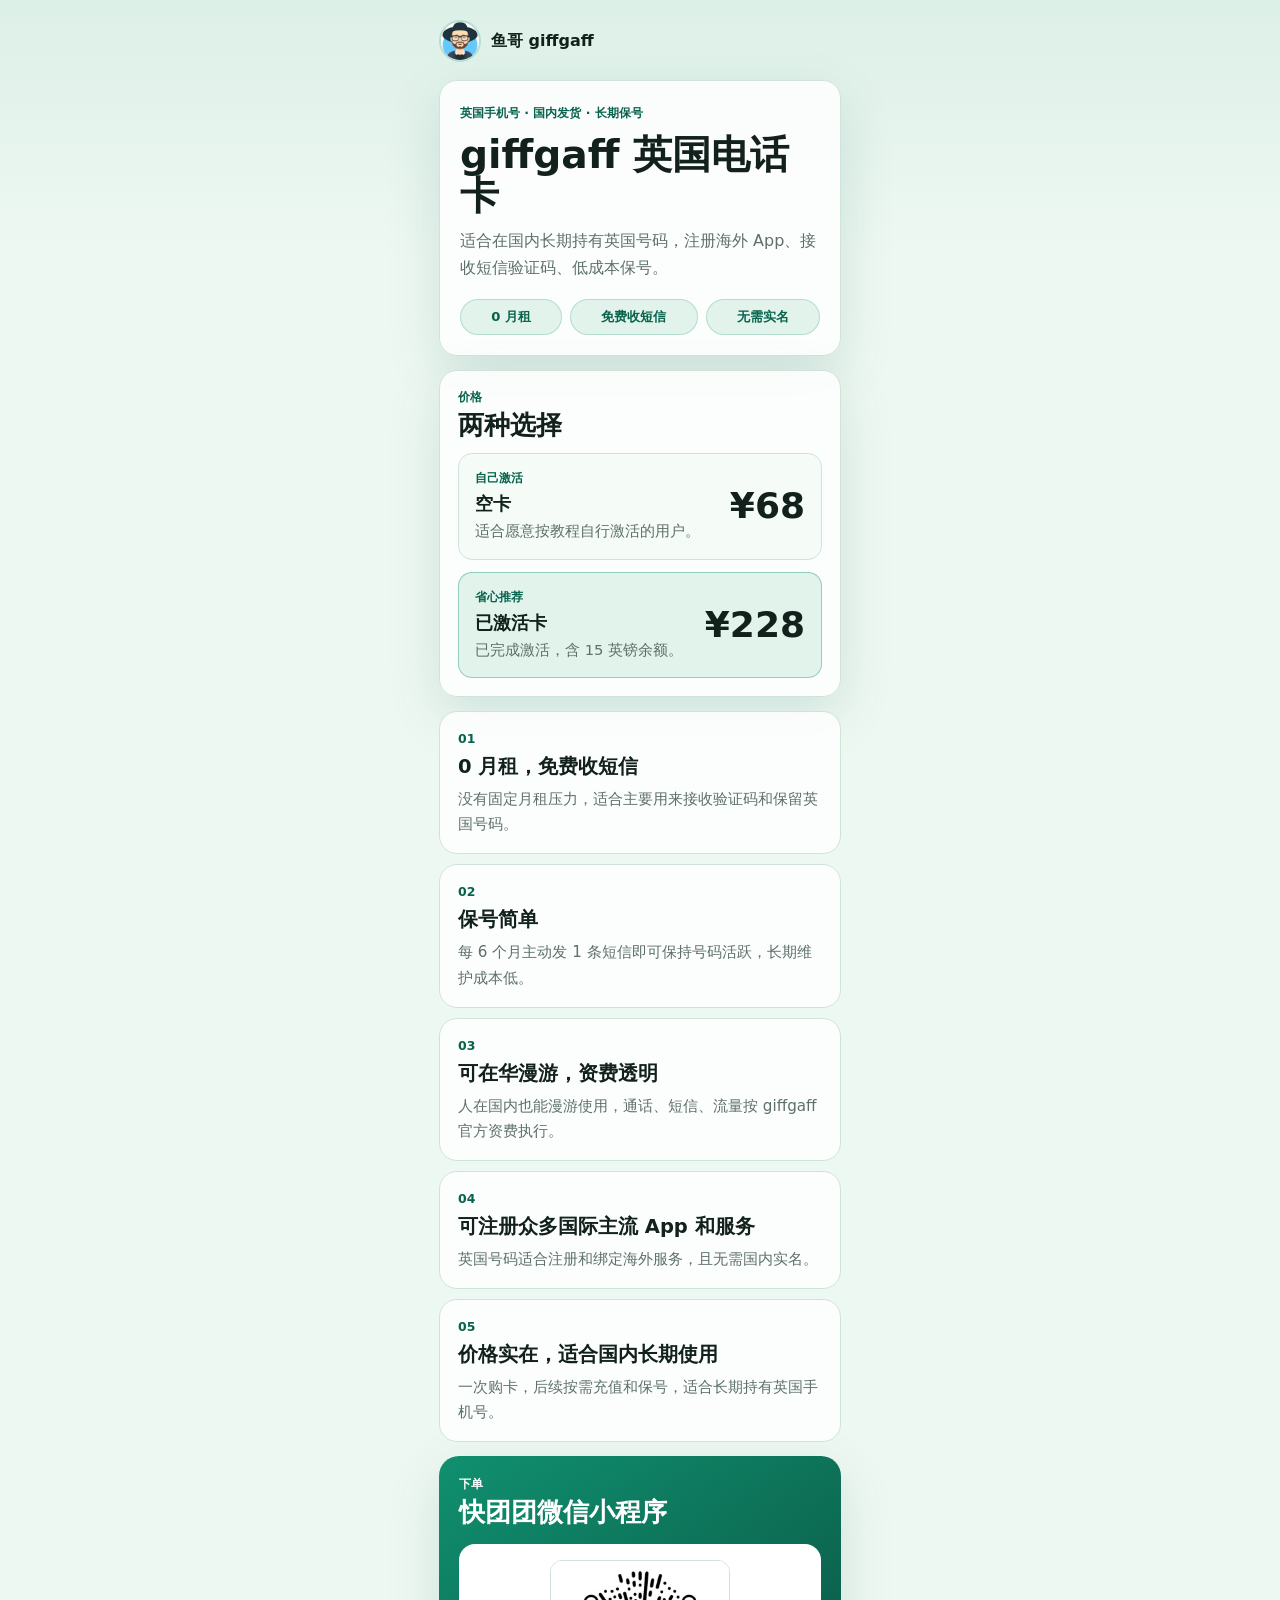
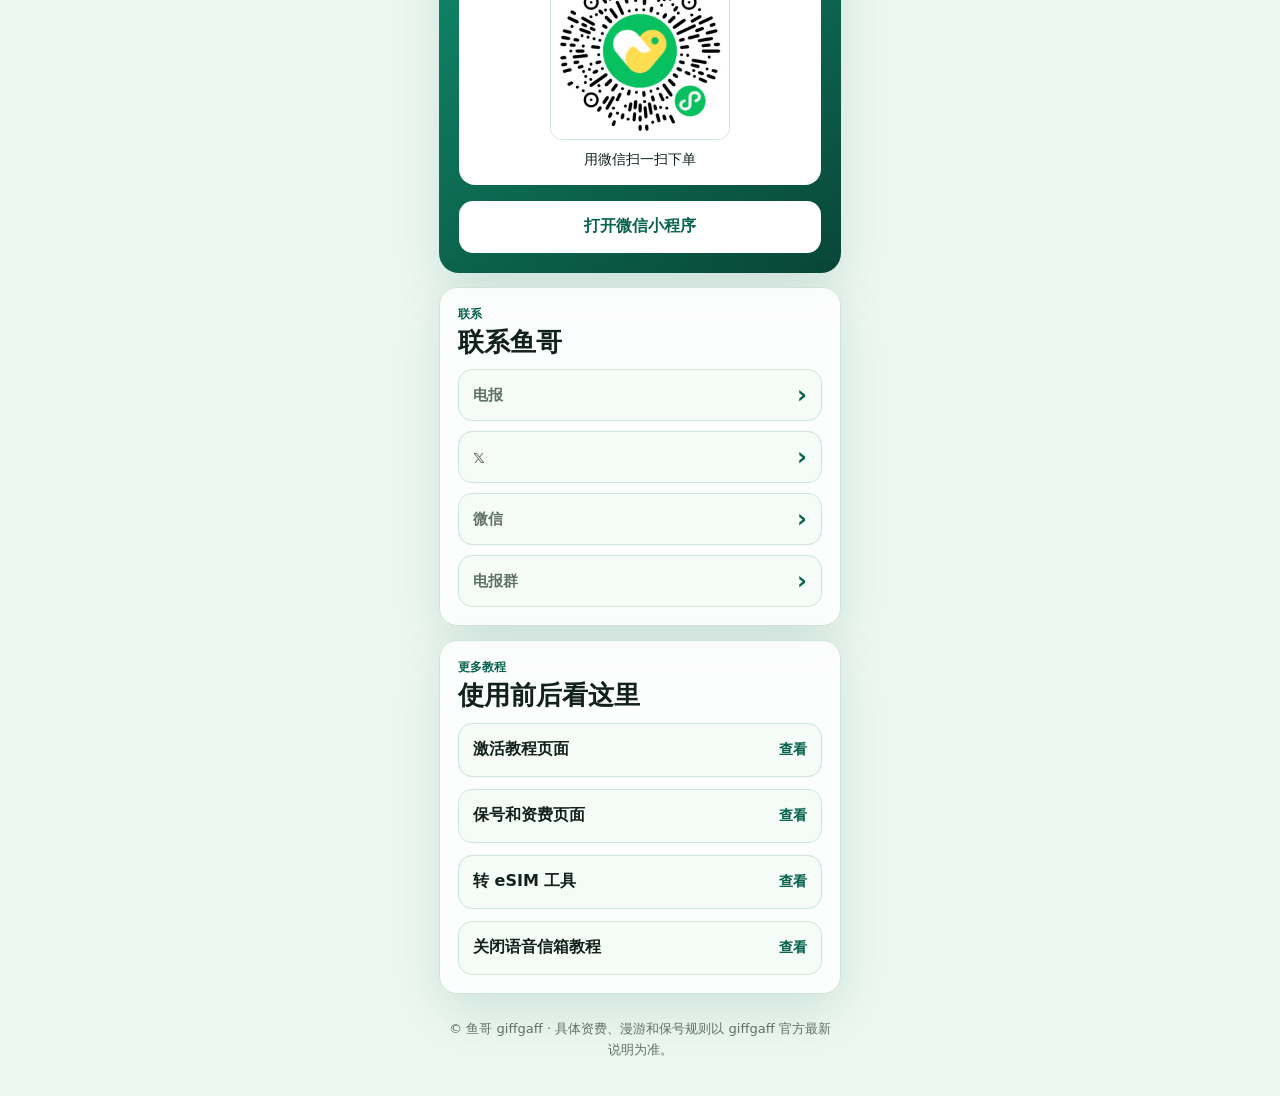
==== index.html @ 44b3d32c "更新下单渠道和联系展示" ====
<!doctype html>
<html lang="zh-CN">
  <head>
    <meta charset="utf-8">
    <meta name="viewport" content="width=device-width, initial-scale=1">
    <meta name="description" content="giffgaff 英国电话卡，0 月租、免费收短信、保号简单、可在华漫游，适合国内长期使用。">
    <title>giffgaff 英国电话卡｜鱼哥 giffgaff</title>
    <link rel="stylesheet" href="./styles.css">
  </head>
  <body>
    <main class="app-shell">
      <header class="topbar">
        <a class="seller" href="./index.html" aria-label="鱼哥 giffgaff">
          <img src="./assets/avatar.jpg" alt="" width="42" height="42">
          <span>鱼哥 giffgaff</span>
        </a>
      </header>

      <section class="hero-card">
        <p class="kicker">英国手机号 · 国内发货 · 长期保号</p>
        <h1>giffgaff 英国电话卡</h1>
        <p class="hero-text">适合在国内长期持有英国号码，注册海外 App、接收短信验证码、低成本保号。</p>
        <div class="hero-badges" aria-label="核心优势">
          <span>0 月租</span>
          <span>免费收短信</span>
          <span>无需实名</span>
        </div>
      </section>

      <section class="price-panel" aria-labelledby="price-title">
        <div class="section-title">
          <p>价格</p>
          <h2 id="price-title">两种选择</h2>
        </div>
        <a class="price-item" href="#order">
          <div>
            <p class="tag">自己激活</p>
            <h3>空卡</h3>
            <p>适合愿意按教程自行激活的用户。</p>
          </div>
          <strong>¥68</strong>
        </a>
        <a class="price-item primary" href="#order">
          <div>
            <p class="tag">省心推荐</p>
            <h3>已激活卡</h3>
            <p>已完成激活，含 15 英镑余额。</p>
          </div>
          <strong>¥228</strong>
        </a>
      </section>

      <section class="benefits" aria-label="核心优势">
        <article>
          <span>01</span>
          <h2>0 月租，免费收短信</h2>
          <p>没有固定月租压力，适合主要用来接收验证码和保留英国号码。</p>
        </article>
        <article>
          <span>02</span>
          <h2>保号简单</h2>
          <p>每 6 个月主动发 1 条短信即可保持号码活跃，长期维护成本低。</p>
        </article>
        <article>
          <span>03</span>
          <h2>可在华漫游，资费透明</h2>
          <p>人在国内也能漫游使用，通话、短信、流量按 giffgaff 官方资费执行。</p>
        </article>
        <article>
          <span>04</span>
          <h2>可注册众多国际主流 App 和服务</h2>
          <p>英国号码适合注册和绑定海外服务，且无需国内实名。</p>
        </article>
        <article>
          <span>05</span>
          <h2>价格实在，适合国内长期使用</h2>
          <p>一次购卡，后续按需充值和保号，适合长期持有英国手机号。</p>
        </article>
      </section>

      <section class="order-box" id="order" aria-labelledby="order-title">
        <div class="section-title light">
          <p>下单</p>
          <h2 id="order-title">快团团微信小程序</h2>
        </div>
        <div class="qr-card" aria-label="快团团微信小程序二维码">
          <img class="qr-image" src="./assets/ktt.png" alt="快团团微信小程序二维码" width="220" height="220">
          <p>用微信扫一扫下单</p>
        </div>
        <a class="buy-button" href="https://ktt.pinduoduo.com/t/FYzSTm5NBq" target="_blank" rel="noopener">打开微信小程序</a>
      </section>

      <section class="contact-box" aria-labelledby="contact-title">
        <div class="section-title">
          <p>联系</p>
          <h2 id="contact-title">联系鱼哥</h2>
        </div>
        <div class="contact-list">
          <a href="https://t.me/MrGafish" target="_blank" rel="noopener">
            <span>电报</span>
            <strong aria-hidden="true">›</strong>
          </a>
          <a href="https://x.com/MrGafish" target="_blank" rel="noopener">
            <span>𝕏</span>
            <strong aria-hidden="true">›</strong>
          </a>
          <button class="wechat-trigger" type="button" aria-haspopup="dialog">
            <span>微信</span>
            <strong aria-hidden="true">›</strong>
          </button>
          <a href="https://t.me/+HYbHZJE4GydhNjFl" target="_blank" rel="noopener">
            <span>电报群</span>
            <strong aria-hidden="true">›</strong>
          </a>
        </div>
      </section>

      <section class="guide-links" aria-labelledby="guide-title">
        <div class="section-title">
          <p>更多教程</p>
          <h2 id="guide-title">使用前后看这里</h2>
        </div>
        <a href="./activation.html">
          <span>激活教程页面</span>
          <strong>查看</strong>
        </a>
        <a href="./keepalive.html">
          <span>保号和资费页面</span>
          <strong>查看</strong>
        </a>
        <a href="https://esim.cosr.eu.org/giffgaff" target="_blank" rel="noopener">
          <span>转 eSIM 工具</span>
          <strong>查看</strong>
        </a>
        <a href="./voicemail.html">
          <span>关闭语音信箱教程</span>
          <strong>查看</strong>
        </a>
      </section>

      <footer class="site-footer">
        <p>© 鱼哥 giffgaff · 具体资费、漫游和保号规则以 giffgaff 官方最新说明为准。</p>
      </footer>

      <dialog class="wechat-preview" aria-label="微信二维码">
        <button class="preview-close" type="button" aria-label="关闭微信二维码">×</button>
        <img src="./assets/wechat.jpg" alt="鱼哥微信二维码">
        <p>微信：mr_gafish</p>
      </dialog>
    </main>
    <script>
      const wechatPreview = document.querySelector(".wechat-preview");
      const wechatTrigger = document.querySelector(".wechat-trigger");
      const wechatClose = wechatPreview.querySelector(".preview-close");

      wechatTrigger.addEventListener("click", () => {
        wechatPreview.showModal();
      });

      wechatClose.addEventListener("click", () => {
        wechatPreview.close();
      });

      wechatPreview.addEventListener("click", (event) => {
        if (event.target === wechatPreview) {
          wechatPreview.close();
        }
      });
    </script>
  </body>
</html>
---- styles.css ----
:root {
  color-scheme: light;
  --bg: #eef8f2;
  --paper: #ffffff;
  --soft: #e1f3ea;
  --soft-2: #f5fbf7;
  --ink: #12211b;
  --muted: #5e7068;
  --line: #cfe4d8;
  --green: #10906f;
  --green-dark: #08634e;
  --green-deep: #094638;
  --gold: #f2b94f;
  --shadow: 0 18px 54px rgba(8, 99, 78, 0.14);
}

* {
  box-sizing: border-box;
}

html {
  scroll-behavior: smooth;
}

body {
  margin: 0;
  color: var(--ink);
  background:
    linear-gradient(180deg, rgba(16, 144, 111, 0.08), transparent 260px),
    var(--bg);
  font-family: ui-sans-serif, system-ui, -apple-system, BlinkMacSystemFont, "Segoe UI", sans-serif;
}

a {
  color: inherit;
}

.app-shell {
  width: min(100%, 430px);
  min-height: 100vh;
  margin: 0 auto;
  padding: 14px 14px 36px;
}

.topbar {
  padding: 6px 0 14px;
}

.seller {
  display: inline-flex;
  align-items: center;
  gap: 10px;
  color: var(--ink);
  font-weight: 850;
  text-decoration: none;
}

.seller img {
  width: 42px;
  height: 42px;
  border: 2px solid rgba(16, 144, 111, 0.2);
  border-radius: 50%;
  object-fit: cover;
  animation: logo-spin 8s linear infinite;
}

@keyframes logo-spin {
  to {
    transform: rotate(360deg);
  }
}

.hero-card,
.price-panel,
.benefits article,
.guide-links {
  border: 1px solid var(--line);
  border-radius: 18px;
  background: rgba(255, 255, 255, 0.86);
  box-shadow: var(--shadow);
}

.hero-card {
  padding: 24px 20px 20px;
}

.kicker,
.section-title p,
.tag,
.benefits span {
  margin: 0;
  color: var(--green-dark);
  font-size: 0.78rem;
  font-weight: 900;
  letter-spacing: 0;
  text-transform: uppercase;
}

h1,
h2,
h3,
p {
  margin-top: 0;
}

h1 {
  margin: 12px 0 12px;
  font-size: 2.45rem;
  line-height: 1.05;
  letter-spacing: 0;
}

.hero-text {
  margin-bottom: 18px;
  color: var(--muted);
  font-size: 1rem;
  line-height: 1.65;
}

.hero-badges {
  display: flex;
  flex-wrap: wrap;
  gap: 8px;
}

.hero-badges span {
  flex: 1 1 auto;
  min-width: 92px;
  padding: 8px 10px;
  border: 1px solid rgba(16, 144, 111, 0.22);
  border-radius: 999px;
  color: var(--green-dark);
  background: var(--soft);
  font-size: 0.82rem;
  font-weight: 850;
  text-align: center;
}

.price-panel,
.guide-links {
  display: grid;
  gap: 12px;
  margin-top: 14px;
  padding: 18px;
}

.section-title h2 {
  margin: 4px 0 0;
  font-size: 1.65rem;
  line-height: 1.16;
}

.price-item {
  display: grid;
  grid-template-columns: minmax(0, 1fr) auto;
  gap: 14px;
  align-items: center;
  padding: 16px;
  border: 1px solid var(--line);
  border-radius: 14px;
  background: var(--soft-2);
  color: inherit;
  text-decoration: none;
}

.price-item.primary {
  border-color: rgba(16, 144, 111, 0.38);
  background: var(--soft);
}

.price-item h3 {
  margin: 4px 0 4px;
  font-size: 1.15rem;
}

.price-item p:not(.tag) {
  margin: 0;
  color: var(--muted);
  font-size: 0.92rem;
  line-height: 1.55;
}

.price-item strong {
  color: var(--ink);
  font-size: 2.25rem;
  line-height: 1;
  white-space: nowrap;
}

.benefits {
  display: grid;
  gap: 10px;
  margin-top: 14px;
}

.benefits article {
  padding: 16px 18px;
  box-shadow: none;
}

.benefits h2 {
  margin: 8px 0 7px;
  font-size: 1.22rem;
  line-height: 1.28;
}

.benefits p {
  margin-bottom: 0;
  color: var(--muted);
  font-size: 0.95rem;
  line-height: 1.65;
}

.tutorial-steps article {
  display: grid;
  gap: 12px;
}

.tutorial-steps p {
  margin: 0;
}

.tutorial-steps a {
  color: var(--green-dark);
  font-weight: 850;
  overflow-wrap: anywhere;
}

.copy-text {
  display: block;
  width: 100%;
  padding: 12px;
  border: 1px solid var(--line);
  border-radius: 12px;
  color: var(--ink) !important;
  background: var(--soft-2);
  font-size: 0.9rem !important;
  font: inherit;
  line-height: 1.6;
  text-align: left;
  cursor: copy;
}

.copy-text:focus-visible {
  outline: 3px solid rgba(16, 144, 111, 0.35);
  outline-offset: 3px;
}

.copy-tip {
  color: var(--green-dark) !important;
  font-weight: 850;
}

.step-image {
  display: block;
  width: 100%;
  height: auto;
  border: 1px solid var(--line);
  border-radius: 14px;
  background: #fff;
  cursor: zoom-in;
}

.step-image:focus-visible {
  outline: 3px solid rgba(16, 144, 111, 0.35);
  outline-offset: 3px;
}

.image-preview {
  width: min(100vw - 24px, 960px);
  max-height: calc(100vh - 24px);
  padding: 42px 12px 12px;
  border: 0;
  border-radius: 18px;
  background: #fff;
  box-shadow: 0 28px 80px rgba(0, 0, 0, 0.38);
}

.image-preview::backdrop {
  background: rgba(7, 33, 25, 0.72);
}

.image-preview img {
  display: block;
  width: 100%;
  max-height: calc(100vh - 92px);
  object-fit: contain;
}

.preview-close {
  position: absolute;
  top: 8px;
  right: 10px;
  display: grid;
  width: 30px;
  height: 30px;
  place-items: center;
  border: 0;
  border-radius: 50%;
  color: #fff;
  background: var(--green-dark);
  font-size: 1.25rem;
  line-height: 1;
  cursor: pointer;
}

.order-box {
  margin-top: 14px;
  padding: 20px;
  border-radius: 20px;
  color: #fff;
  background: linear-gradient(145deg, var(--green), var(--green-deep));
  box-shadow: var(--shadow);
}

.section-title.light p,
.section-title.light h2 {
  color: #fff;
}

.qr-card {
  display: grid;
  justify-items: center;
  gap: 10px;
  margin: 16px 0;
  padding: 16px;
  border-radius: 16px;
  color: var(--ink);
  background: #fff;
}

.qr-image {
  display: block;
  width: 180px;
  height: 180px;
  border: 1px solid var(--line);
  border-radius: 12px;
  background: #fff;
}

.qr-card p,
.link-text {
  margin: 0;
  font-size: 0.9rem;
}

.buy-button {
  display: flex;
  min-height: 52px;
  align-items: center;
  justify-content: center;
  border-radius: 14px;
  color: var(--green-dark);
  background: #fff;
  font-weight: 900;
  text-decoration: none;
}

.link-text {
  margin-top: 12px;
  color: rgba(255, 255, 255, 0.82);
  overflow-wrap: anywhere;
  text-align: center;
}

.guide-links a {
  display: flex;
  min-height: 54px;
  align-items: center;
  justify-content: space-between;
  gap: 14px;
  padding: 0 14px;
  border: 1px solid var(--line);
  border-radius: 14px;
  color: var(--ink);
  background: var(--soft-2);
  font-weight: 850;
  text-decoration: none;
}

.contact-box {
  display: grid;
  gap: 12px;
  margin-top: 14px;
  padding: 18px;
  border: 1px solid var(--line);
  border-radius: 18px;
  background: rgba(255, 255, 255, 0.86);
  box-shadow: var(--shadow);
}

.contact-list {
  display: grid;
  gap: 10px;
}

.contact-list a,
.contact-list button {
  display: flex;
  min-height: 52px;
  align-items: center;
  justify-content: space-between;
  gap: 12px;
  padding: 0 14px;
  border: 1px solid var(--line);
  border-radius: 14px;
  color: var(--ink);
  background: var(--soft-2);
  font: inherit;
  text-decoration: none;
}

.contact-list button {
  cursor: pointer;
}

.contact-list button:focus-visible {
  outline: 3px solid rgba(16, 144, 111, 0.35);
  outline-offset: 3px;
}

.contact-list span {
  color: var(--muted);
  font-size: 0.92rem;
  font-weight: 850;
}

.contact-list strong {
  color: var(--green-dark);
  font-size: 1.5rem;
  line-height: 1;
  overflow-wrap: anywhere;
  text-align: right;
}

.wechat-preview {
  width: min(100vw - 32px, 360px);
  padding: 44px 18px 18px;
  border: 0;
  border-radius: 18px;
  background: #fff;
  box-shadow: 0 28px 80px rgba(0, 0, 0, 0.38);
}

.wechat-preview::backdrop {
  background: rgba(7, 33, 25, 0.72);
}

.wechat-preview img {
  display: block;
  width: 100%;
  height: auto;
  border: 1px solid var(--line);
  border-radius: 14px;
}

.wechat-preview p {
  margin: 12px 0 0;
  color: var(--green-dark);
  font-weight: 850;
  text-align: center;
}

.guide-links strong {
  color: var(--green-dark);
  font-size: 0.9rem;
}

.site-footer {
  padding: 24px 6px 0;
}

.site-footer p {
  margin: 0;
  color: var(--muted);
  font-size: 0.82rem;
  line-height: 1.6;
  text-align: center;
}
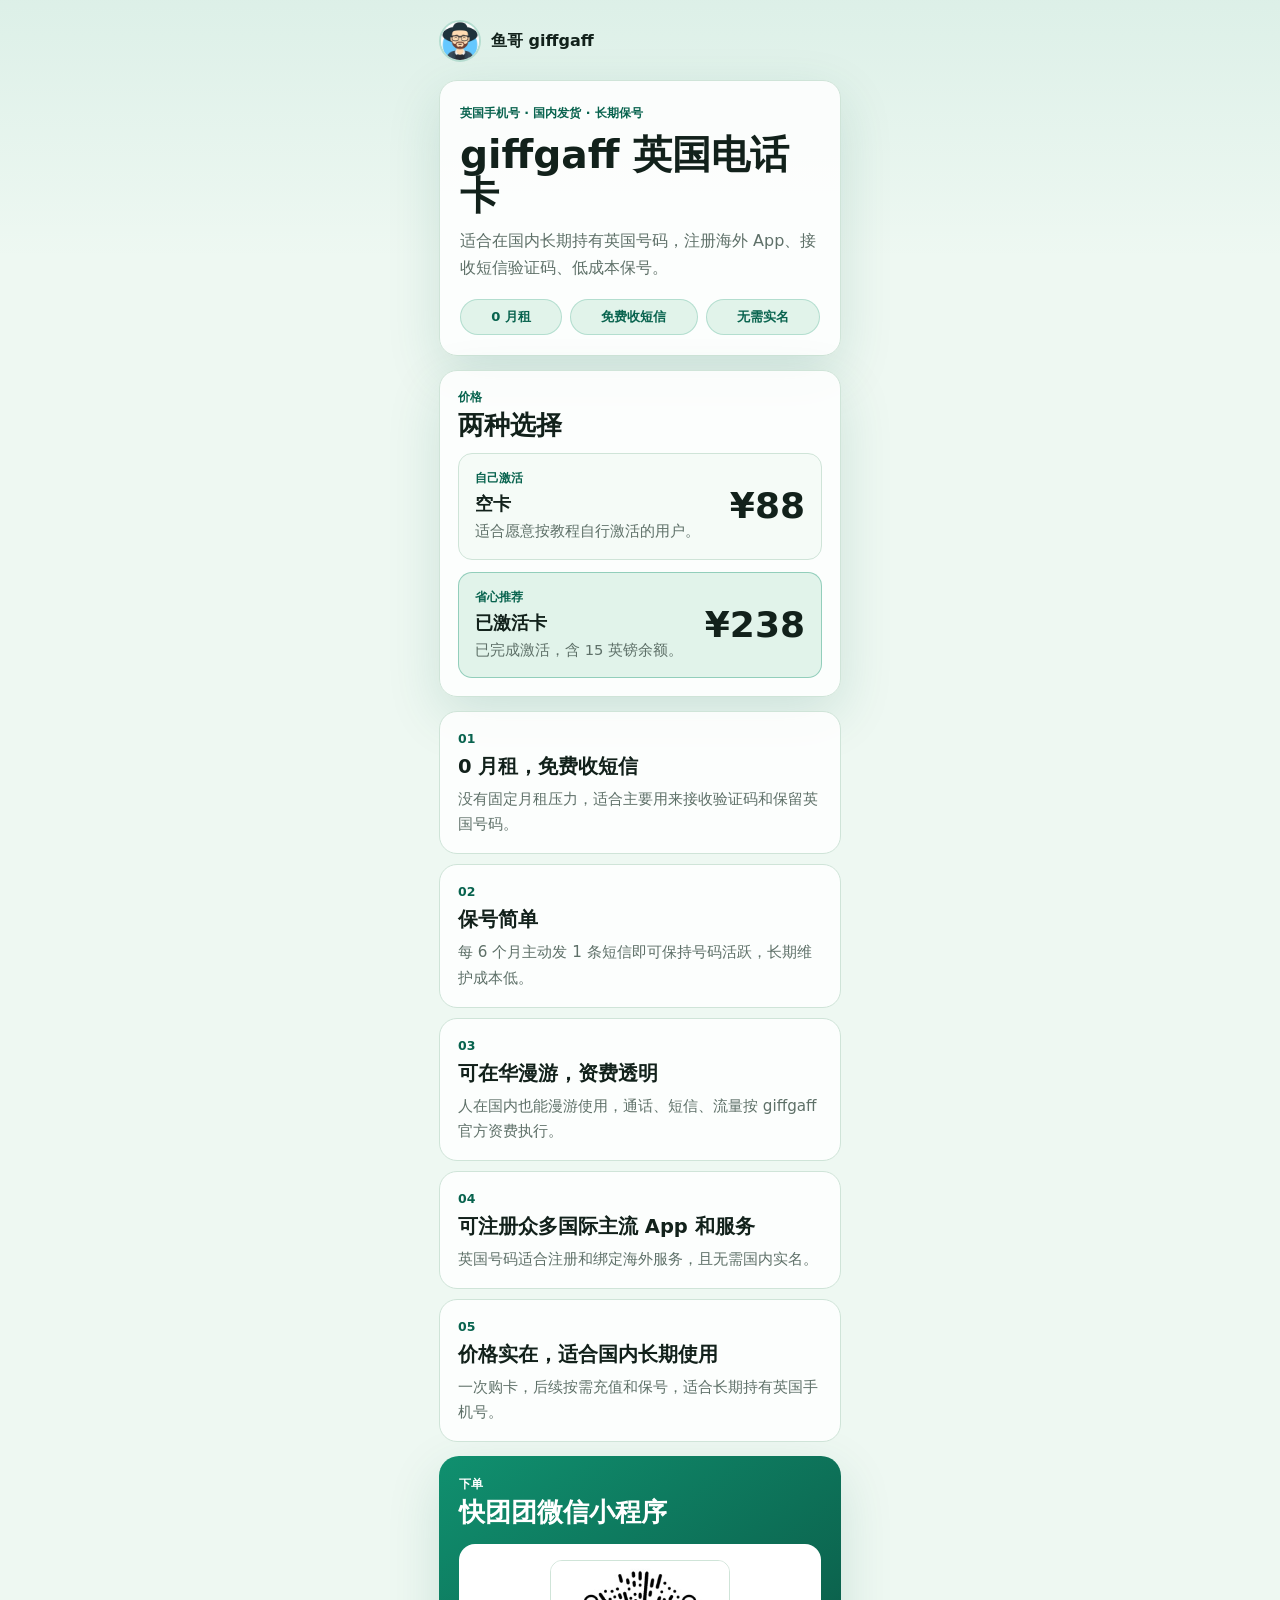
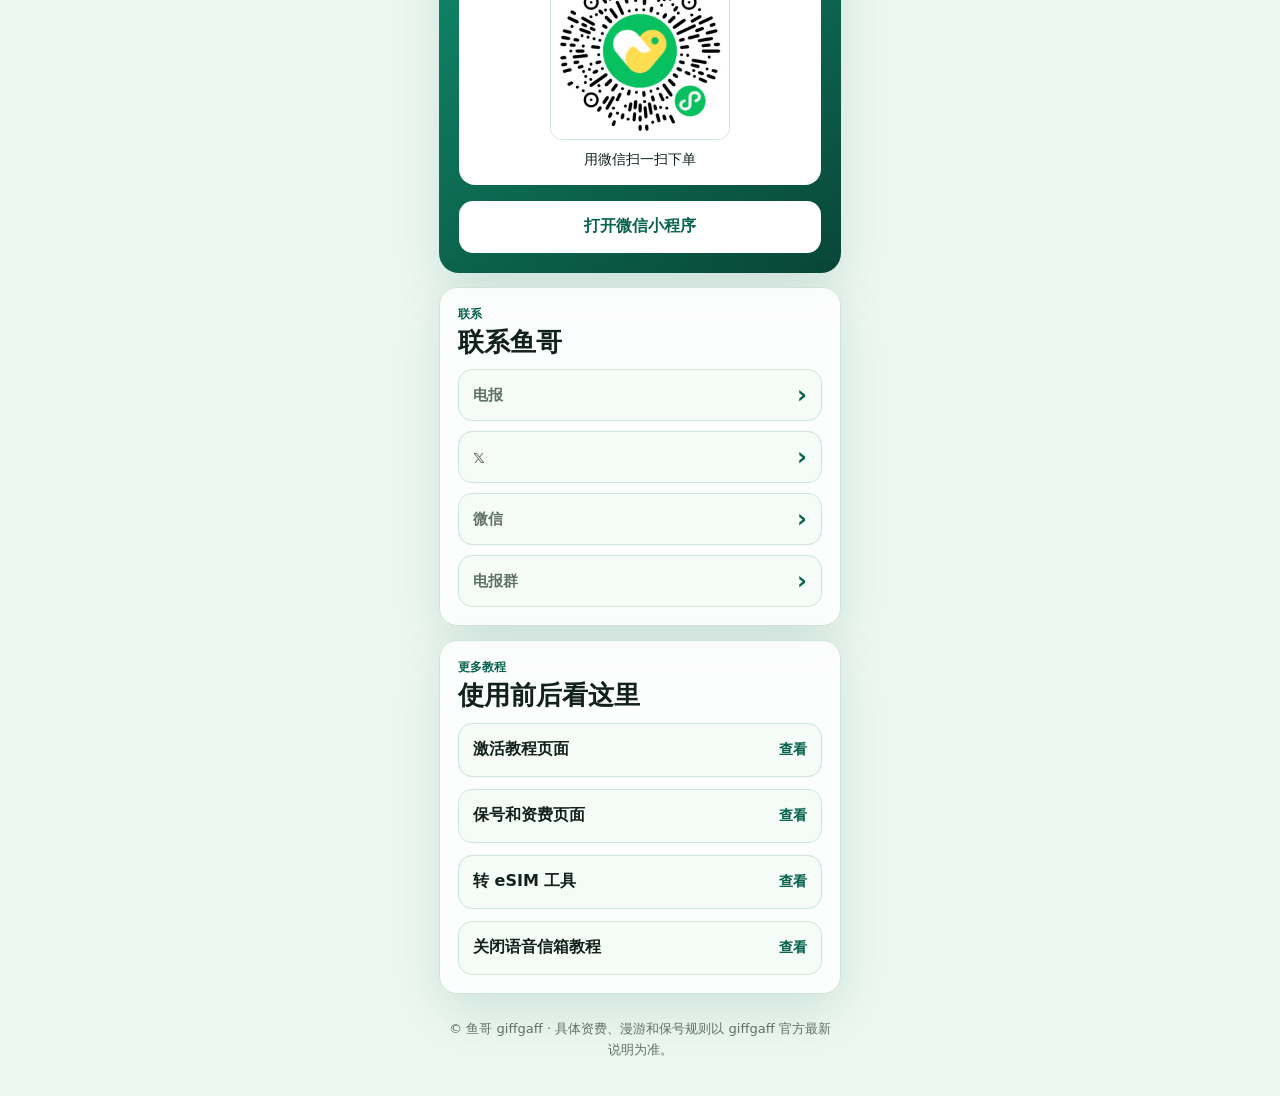
==== commit 11b0bbaf: "更新电话卡价格" ====
--- a/index.html
+++ b/index.html
@@ -6,6 +6,13 @@
     <meta name="description" content="giffgaff 英国电话卡，0 月租、免费收短信、保号简单、可在华漫游，适合国内长期使用。">
     <title>giffgaff 英国电话卡｜鱼哥 giffgaff</title>
     <link rel="stylesheet" href="./styles.css">
+    <script async src="https://www.googletagmanager.com/gtag/js?id=G-R20PEX1LN4"></script>
+    <script>
+      window.dataLayer = window.dataLayer || [];
+      function gtag(){dataLayer.push(arguments);}
+      gtag("js", new Date());
+      gtag("config", "G-R20PEX1LN4");
+    </script>
   </head>
   <body>
     <main class="app-shell">
@@ -38,7 +45,7 @@
             <h3>空卡</h3>
             <p>适合愿意按教程自行激活的用户。</p>
           </div>
-          <strong>¥68</strong>
+          <strong>¥88</strong>
         </a>
         <a class="price-item primary" href="#order">
           <div>
@@ -46,7 +53,7 @@
             <h3>已激活卡</h3>
             <p>已完成激活，含 15 英镑余额。</p>
           </div>
-          <strong>¥228</strong>
+          <strong>¥238</strong>
         </a>
       </section>
 
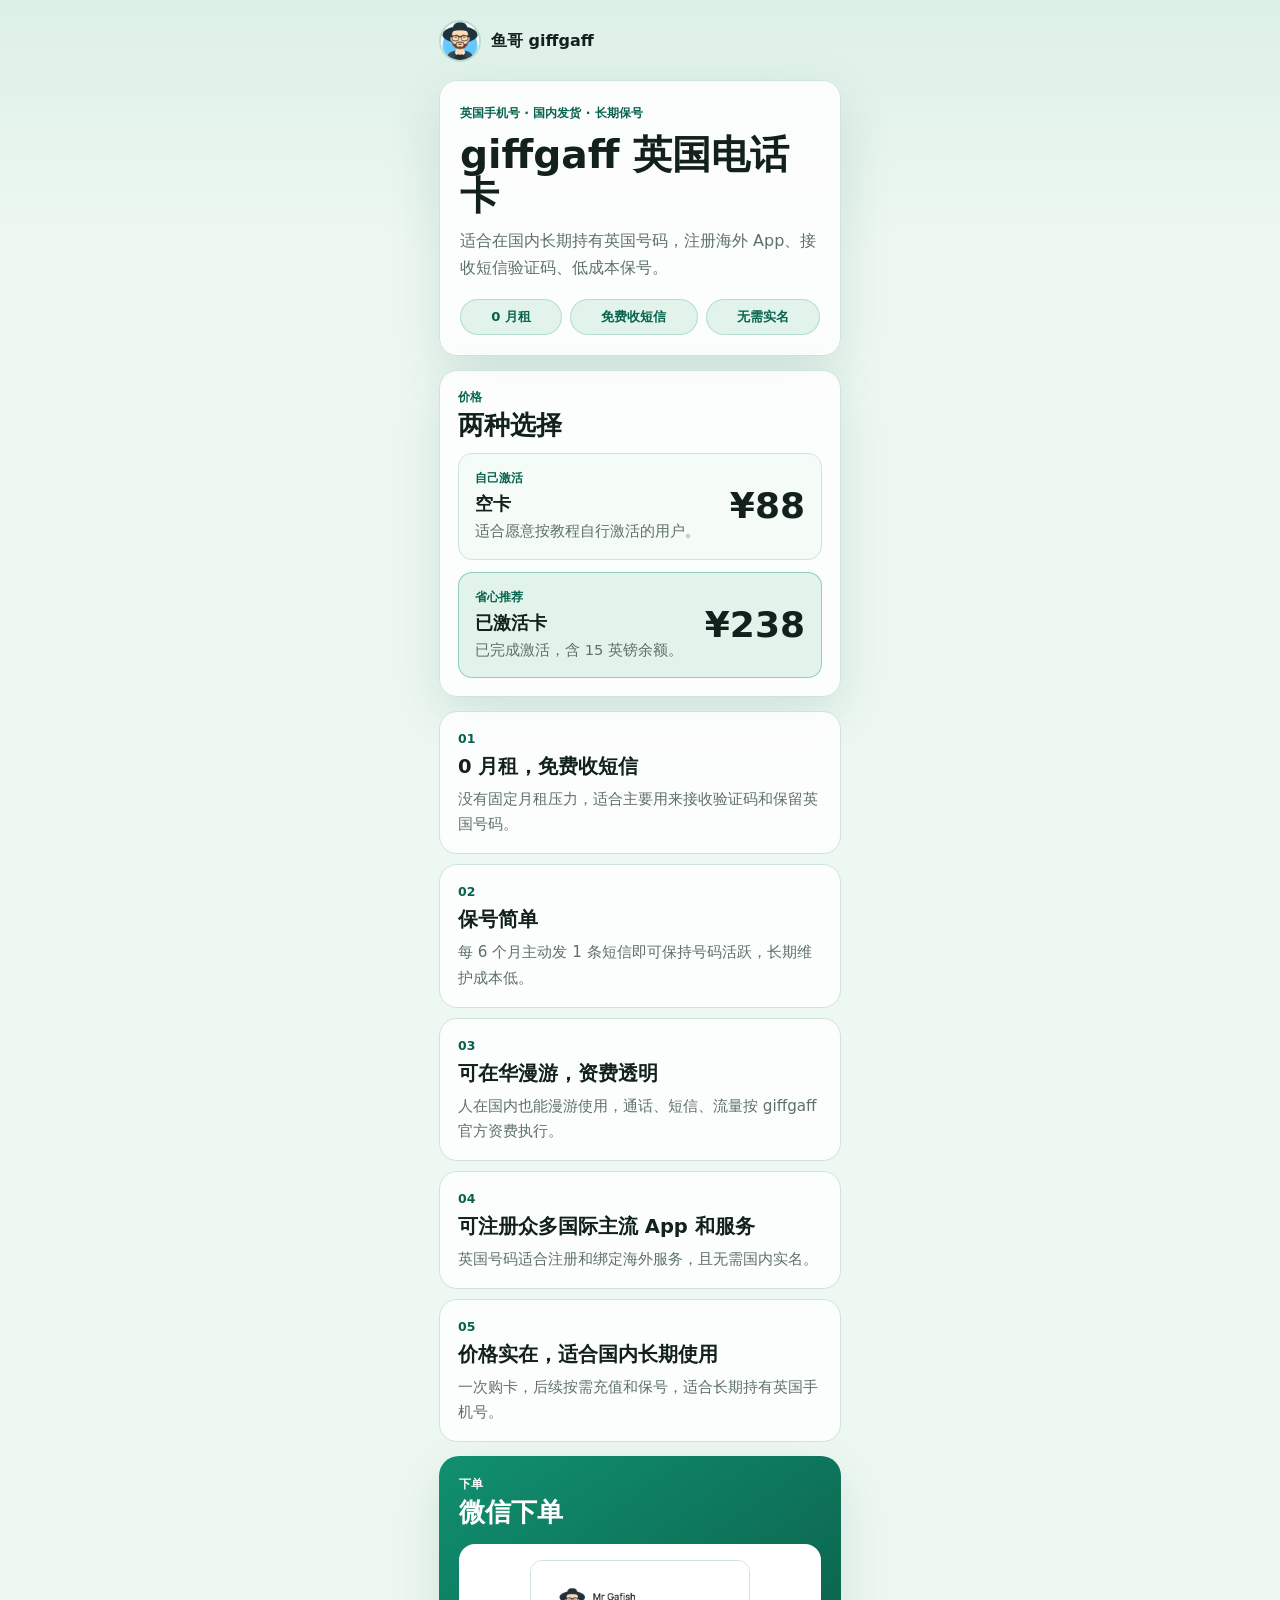
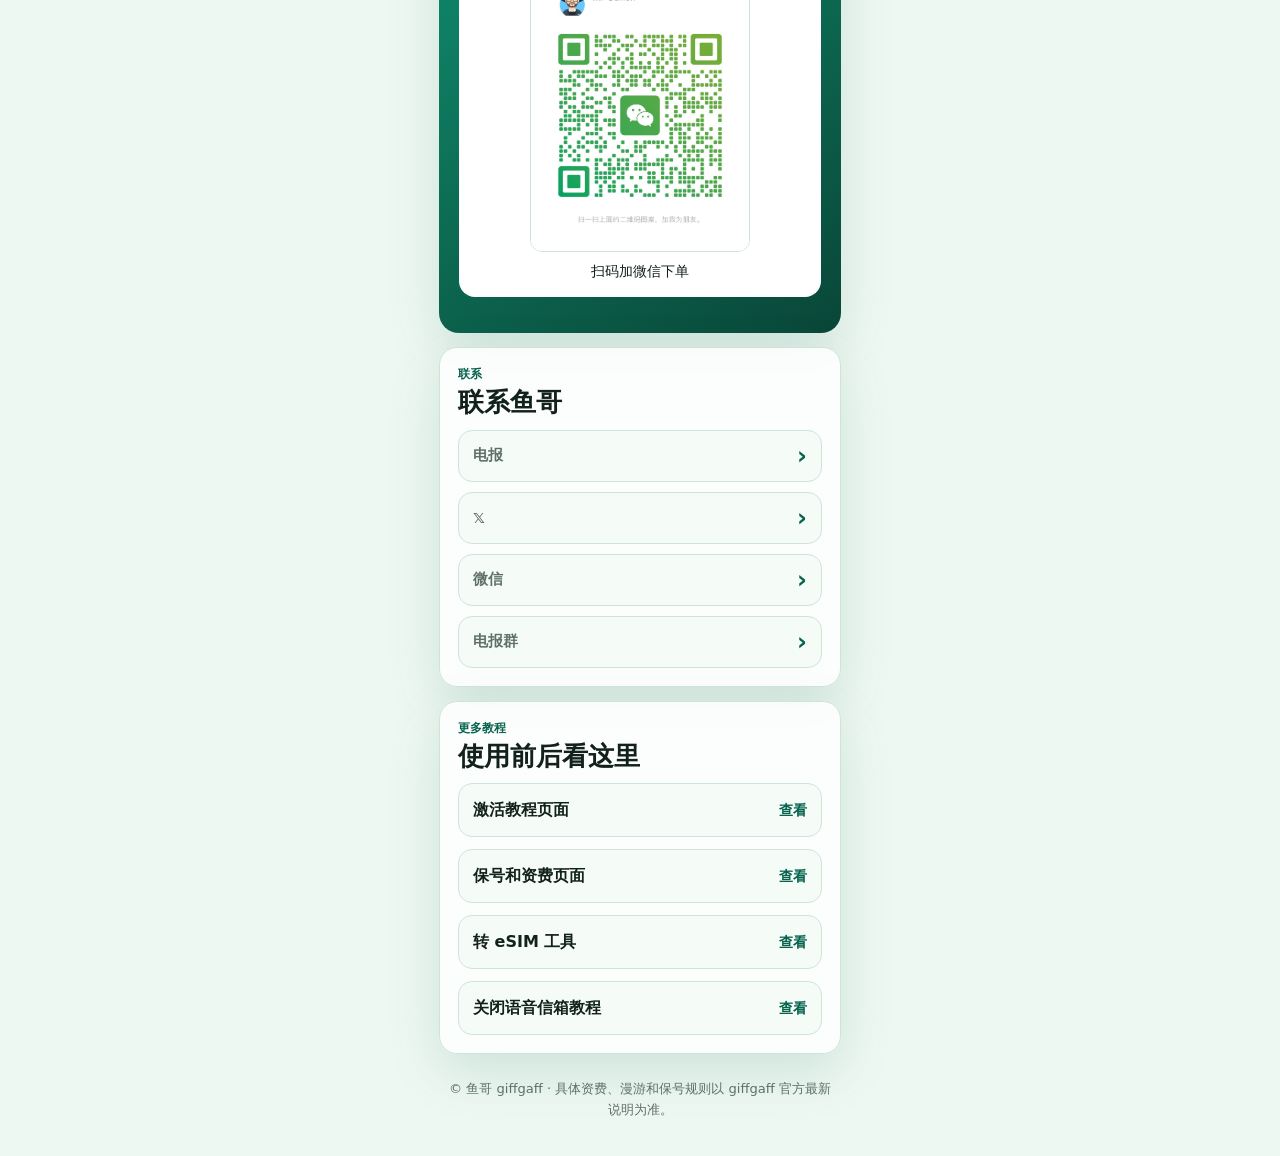
==== commit 16747a0e: "改为微信二维码下单" ====
--- a/index.html
+++ b/index.html
@@ -88,13 +88,12 @@
       <section class="order-box" id="order" aria-labelledby="order-title">
         <div class="section-title light">
           <p>下单</p>
-          <h2 id="order-title">快团团微信小程序</h2>
+          <h2 id="order-title">微信下单</h2>
         </div>
-        <div class="qr-card" aria-label="快团团微信小程序二维码">
-          <img class="qr-image" src="./assets/ktt.png" alt="快团团微信小程序二维码" width="220" height="220">
-          <p>用微信扫一扫下单</p>
+        <div class="qr-card" aria-label="鱼哥微信二维码">
+          <img class="qr-image" src="./assets/wechat.jpg" alt="鱼哥微信二维码" width="1146" height="1527">
+          <p>扫码加微信下单</p>
         </div>
-        <a class="buy-button" href="https://ktt.pinduoduo.com/t/FYzSTm5NBq" target="_blank" rel="noopener">打开微信小程序</a>
       </section>
 
       <section class="contact-box" aria-labelledby="contact-title">
--- a/styles.css
+++ b/styles.css
@@ -331,8 +331,8 @@
 
 .qr-image {
   display: block;
-  width: 180px;
-  height: 180px;
+  width: min(220px, 100%);
+  height: auto;
   border: 1px solid var(--line);
   border-radius: 12px;
   background: #fff;
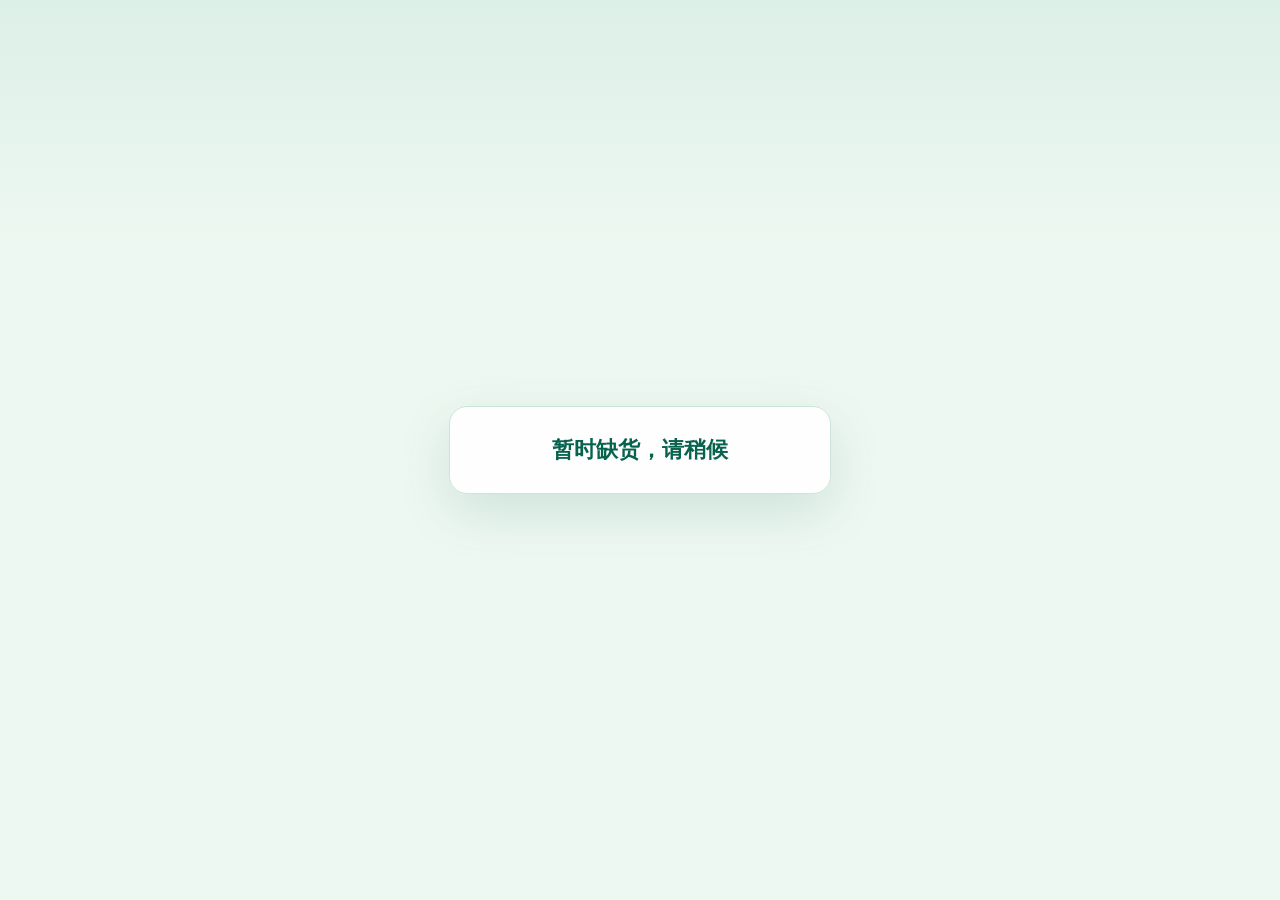
==== commit e2b0a49a: "首页显示缺货提示" ====
--- a/index.html
+++ b/index.html
@@ -14,8 +14,12 @@
       gtag("config", "G-R20PEX1LN4");
     </script>
   </head>
-  <body>
+  <body class="stock-out">
     <main class="app-shell">
+      <section class="stock-notice" aria-live="polite">
+        <p>暂时缺货，请稍候</p>
+      </section>
+
       <header class="topbar">
         <a class="seller" href="./index.html" aria-label="鱼哥 giffgaff">
           <img src="./assets/avatar.jpg" alt="" width="42" height="42">
--- a/styles.css
+++ b/styles.css
@@ -42,6 +42,34 @@
   padding: 14px 14px 36px;
 }
 
+.stock-out .app-shell {
+  display: grid;
+  place-items: center;
+  padding: 24px;
+}
+
+.stock-out .app-shell > :not(.stock-notice) {
+  display: none;
+}
+
+.stock-notice {
+  width: 100%;
+  padding: 28px 22px;
+  border: 1px solid var(--line);
+  border-radius: 18px;
+  background: rgba(255, 255, 255, 0.92);
+  box-shadow: var(--shadow);
+  text-align: center;
+}
+
+.stock-notice p {
+  margin: 0;
+  color: var(--green-dark);
+  font-size: 1.35rem;
+  font-weight: 900;
+  line-height: 1.4;
+}
+
 .topbar {
   padding: 6px 0 14px;
 }
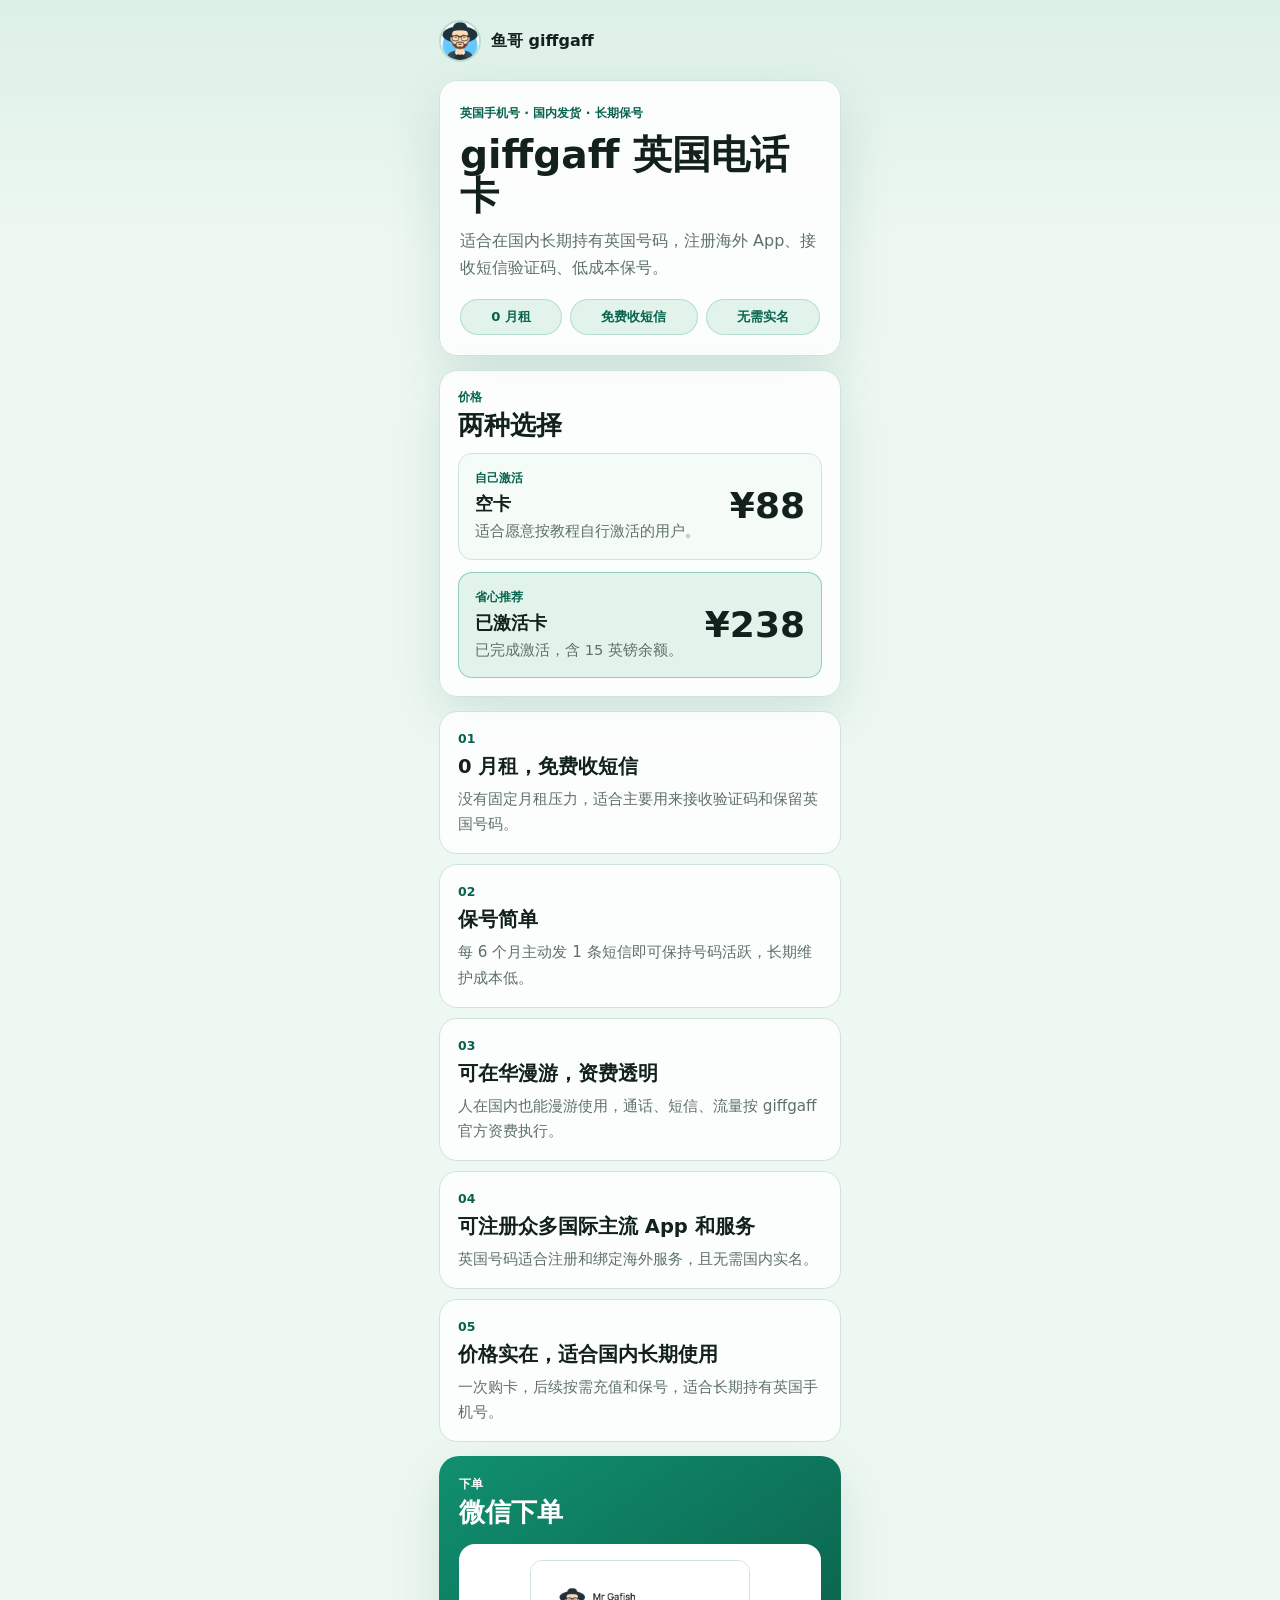
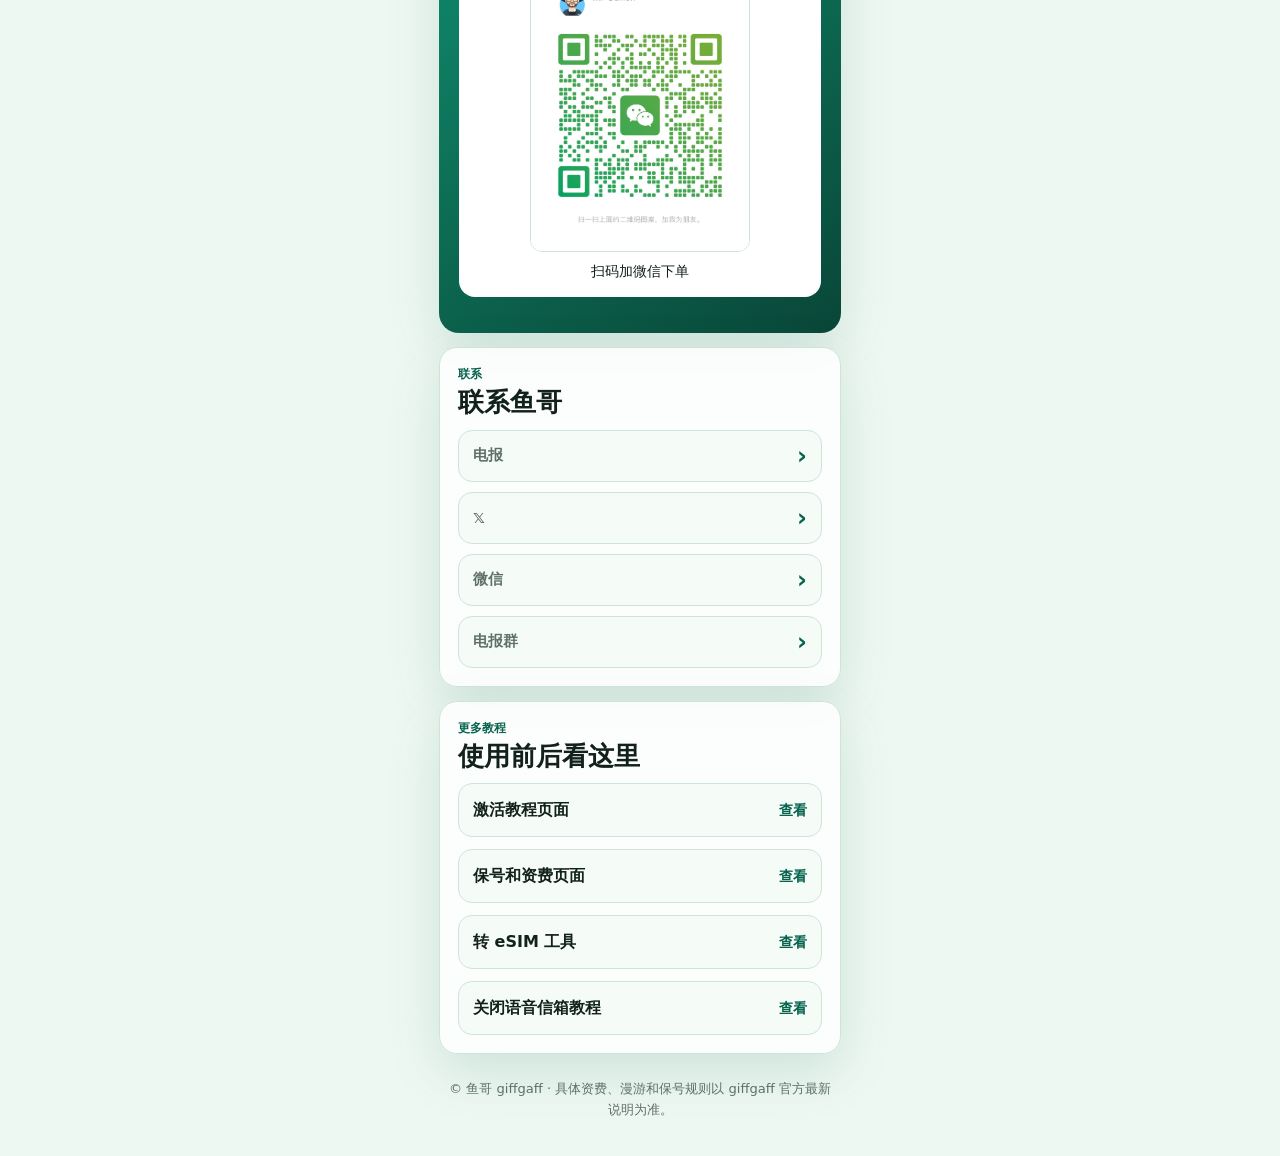
==== commit 3ebf9a7c: "恢复首页内容显示" ====
--- a/index.html
+++ b/index.html
@@ -14,12 +14,8 @@
       gtag("config", "G-R20PEX1LN4");
     </script>
   </head>
-  <body class="stock-out">
+  <body>
     <main class="app-shell">
-      <section class="stock-notice" aria-live="polite">
-        <p>暂时缺货，请稍候</p>
-      </section>
-
       <header class="topbar">
         <a class="seller" href="./index.html" aria-label="鱼哥 giffgaff">
           <img src="./assets/avatar.jpg" alt="" width="42" height="42">
--- a/styles.css
+++ b/styles.css
@@ -42,34 +42,6 @@
   padding: 14px 14px 36px;
 }
 
-.stock-out .app-shell {
-  display: grid;
-  place-items: center;
-  padding: 24px;
-}
-
-.stock-out .app-shell > :not(.stock-notice) {
-  display: none;
-}
-
-.stock-notice {
-  width: 100%;
-  padding: 28px 22px;
-  border: 1px solid var(--line);
-  border-radius: 18px;
-  background: rgba(255, 255, 255, 0.92);
-  box-shadow: var(--shadow);
-  text-align: center;
-}
-
-.stock-notice p {
-  margin: 0;
-  color: var(--green-dark);
-  font-size: 1.35rem;
-  font-weight: 900;
-  line-height: 1.4;
-}
-
 .topbar {
   padding: 6px 0 14px;
 }
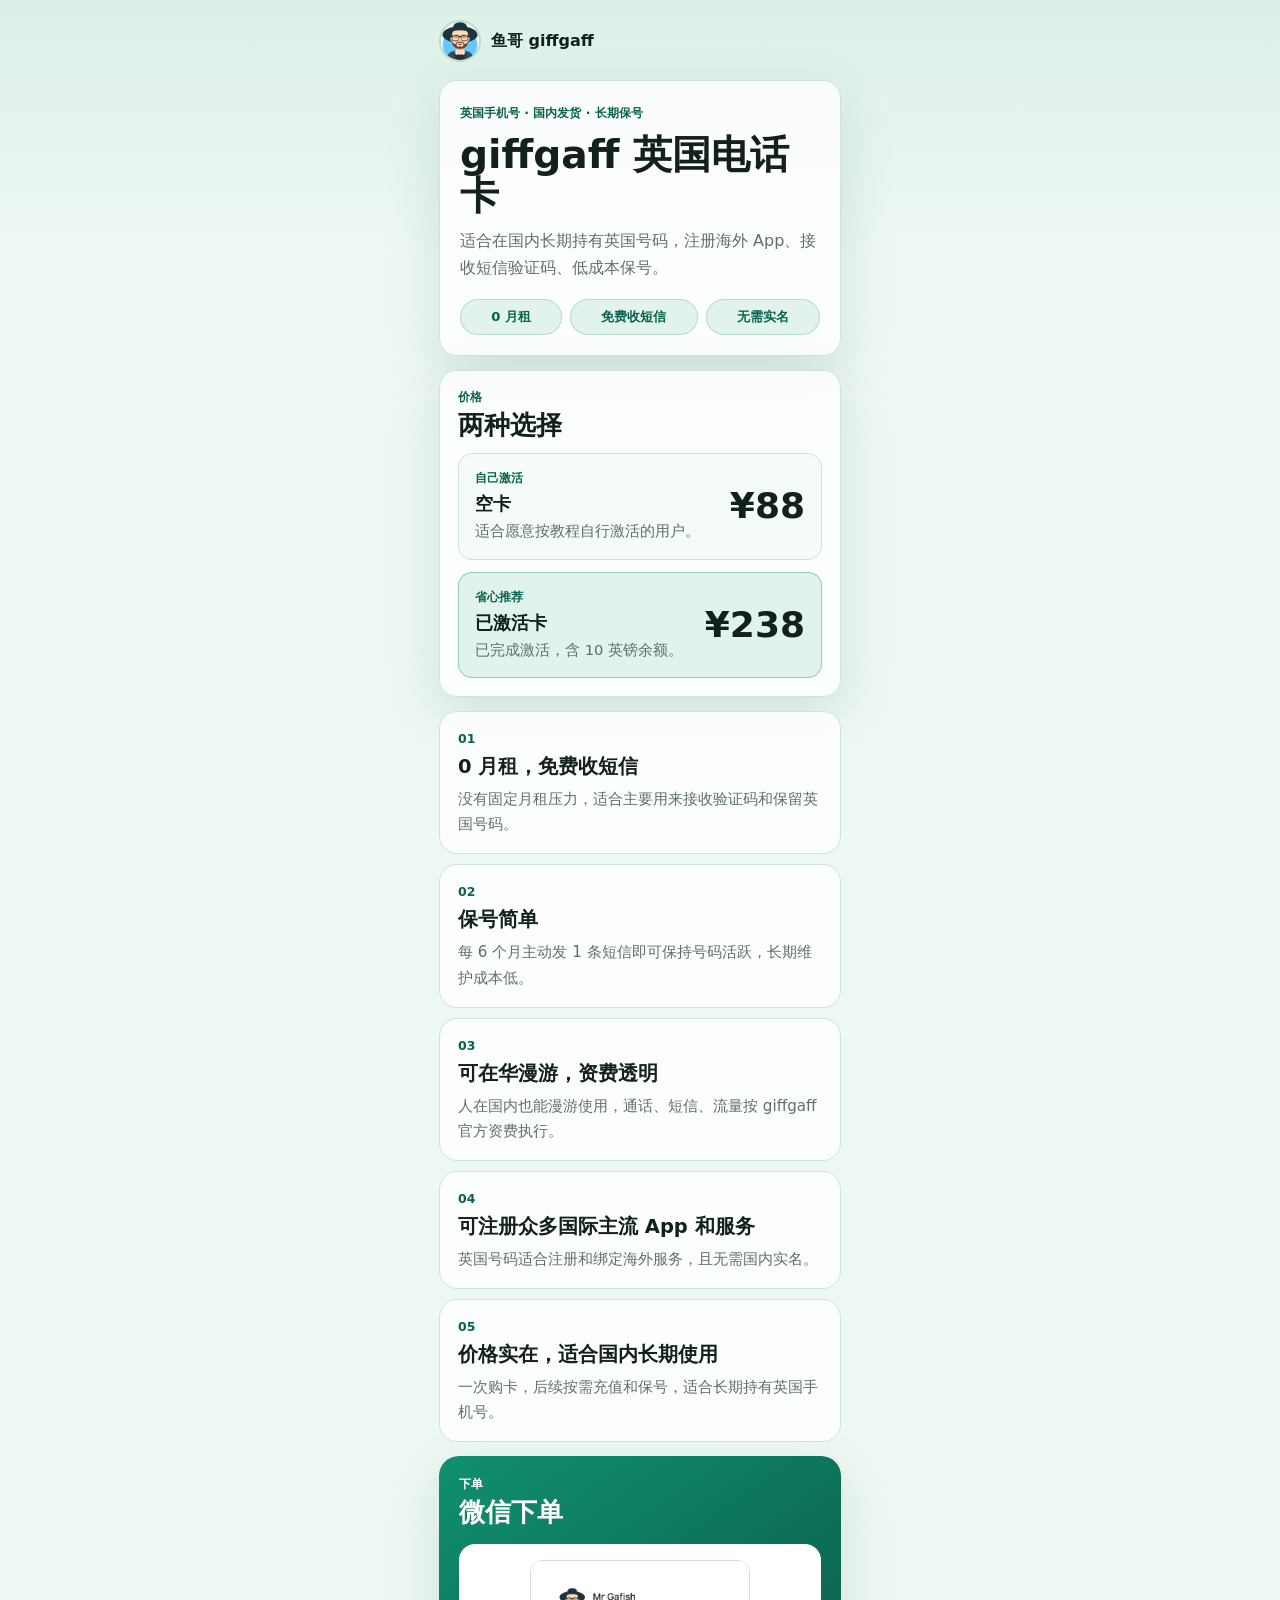
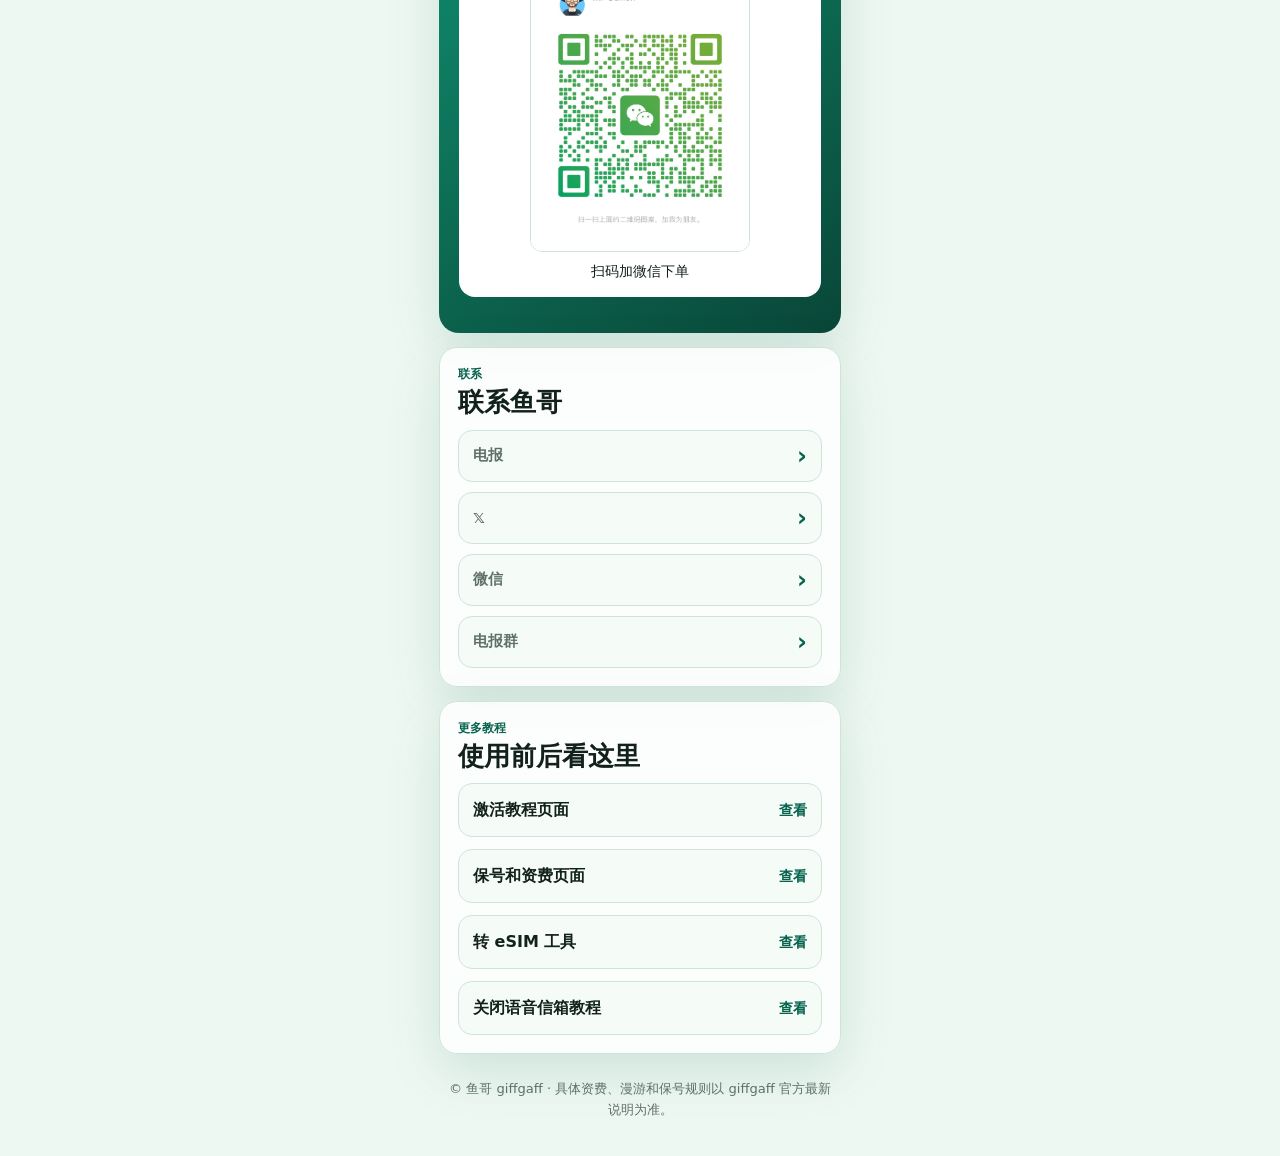
==== commit 7399009c: "更新已激活卡余额文案" ====
--- a/index.html
+++ b/index.html
@@ -51,7 +51,7 @@
           <div>
             <p class="tag">省心推荐</p>
             <h3>已激活卡</h3>
-            <p>已完成激活，含 15 英镑余额。</p>
+            <p>已完成激活，含 10 英镑余额。</p>
           </div>
           <strong>¥238</strong>
         </a>
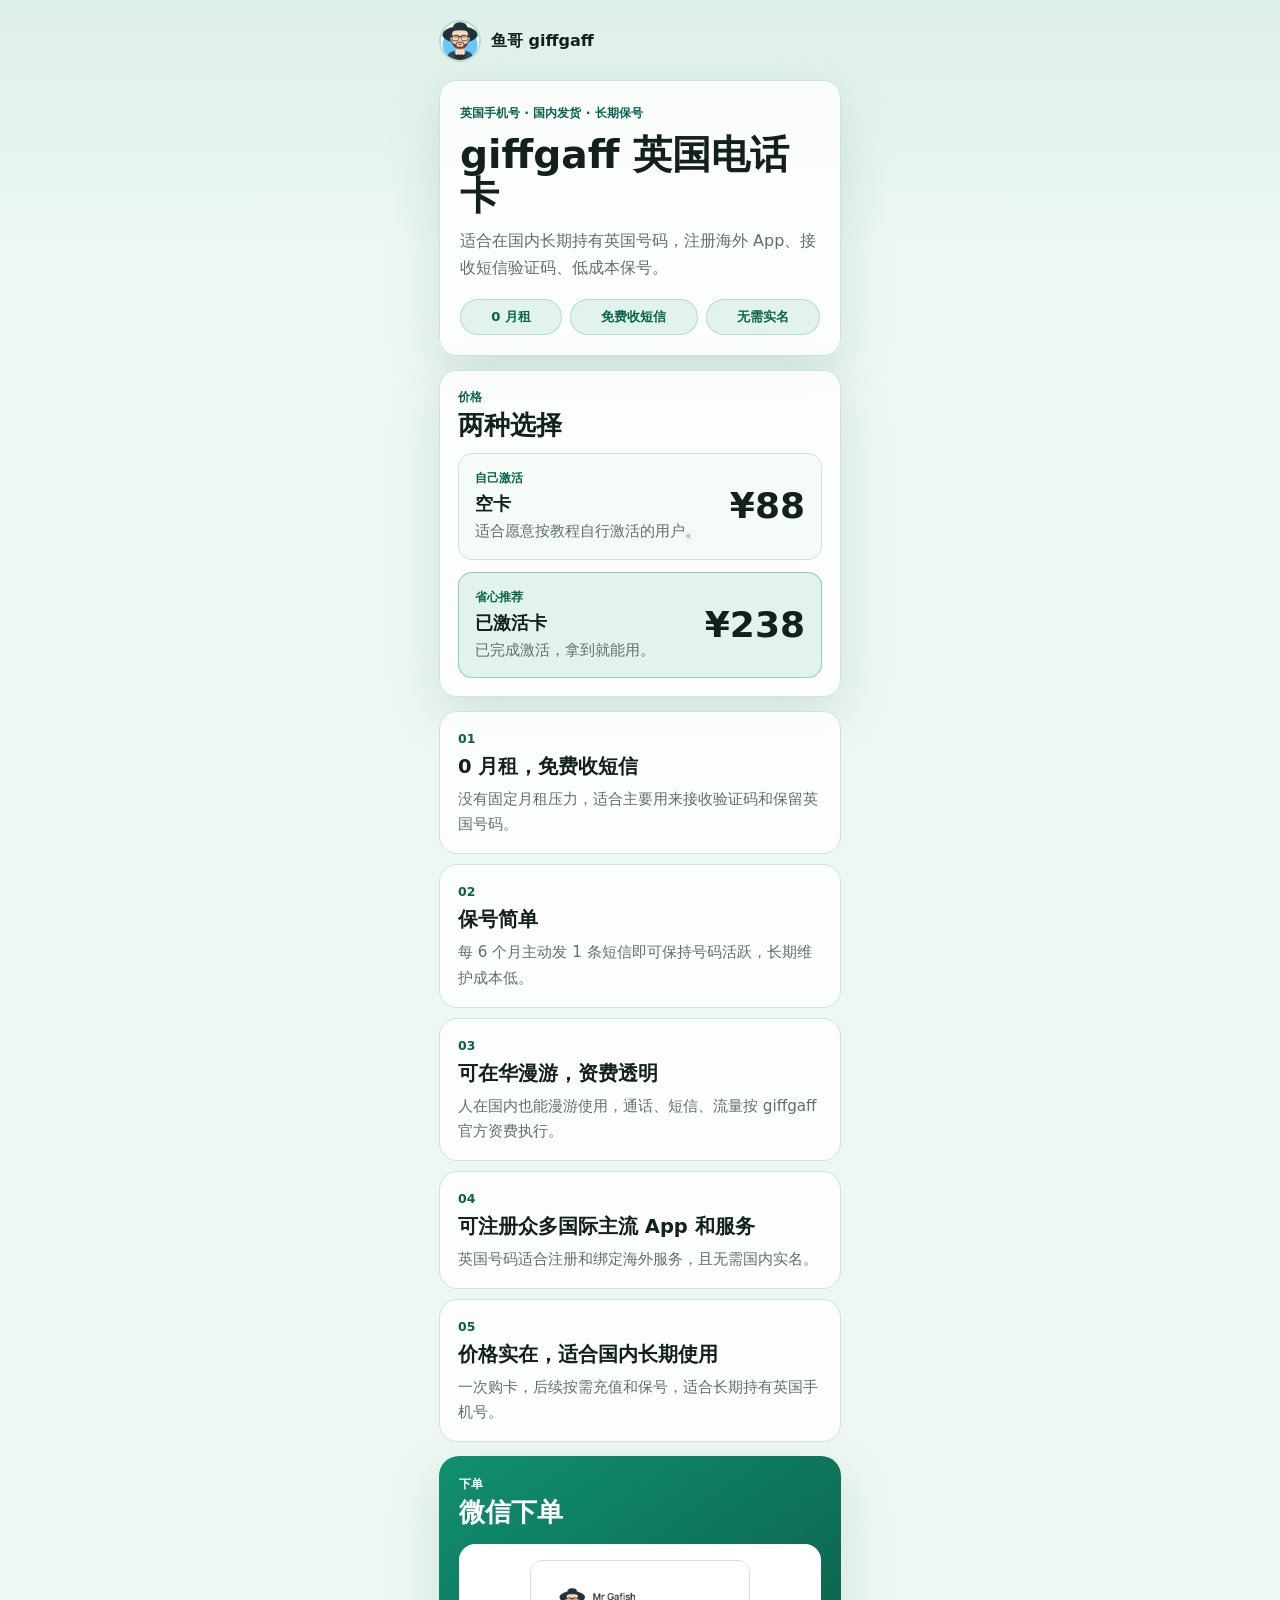
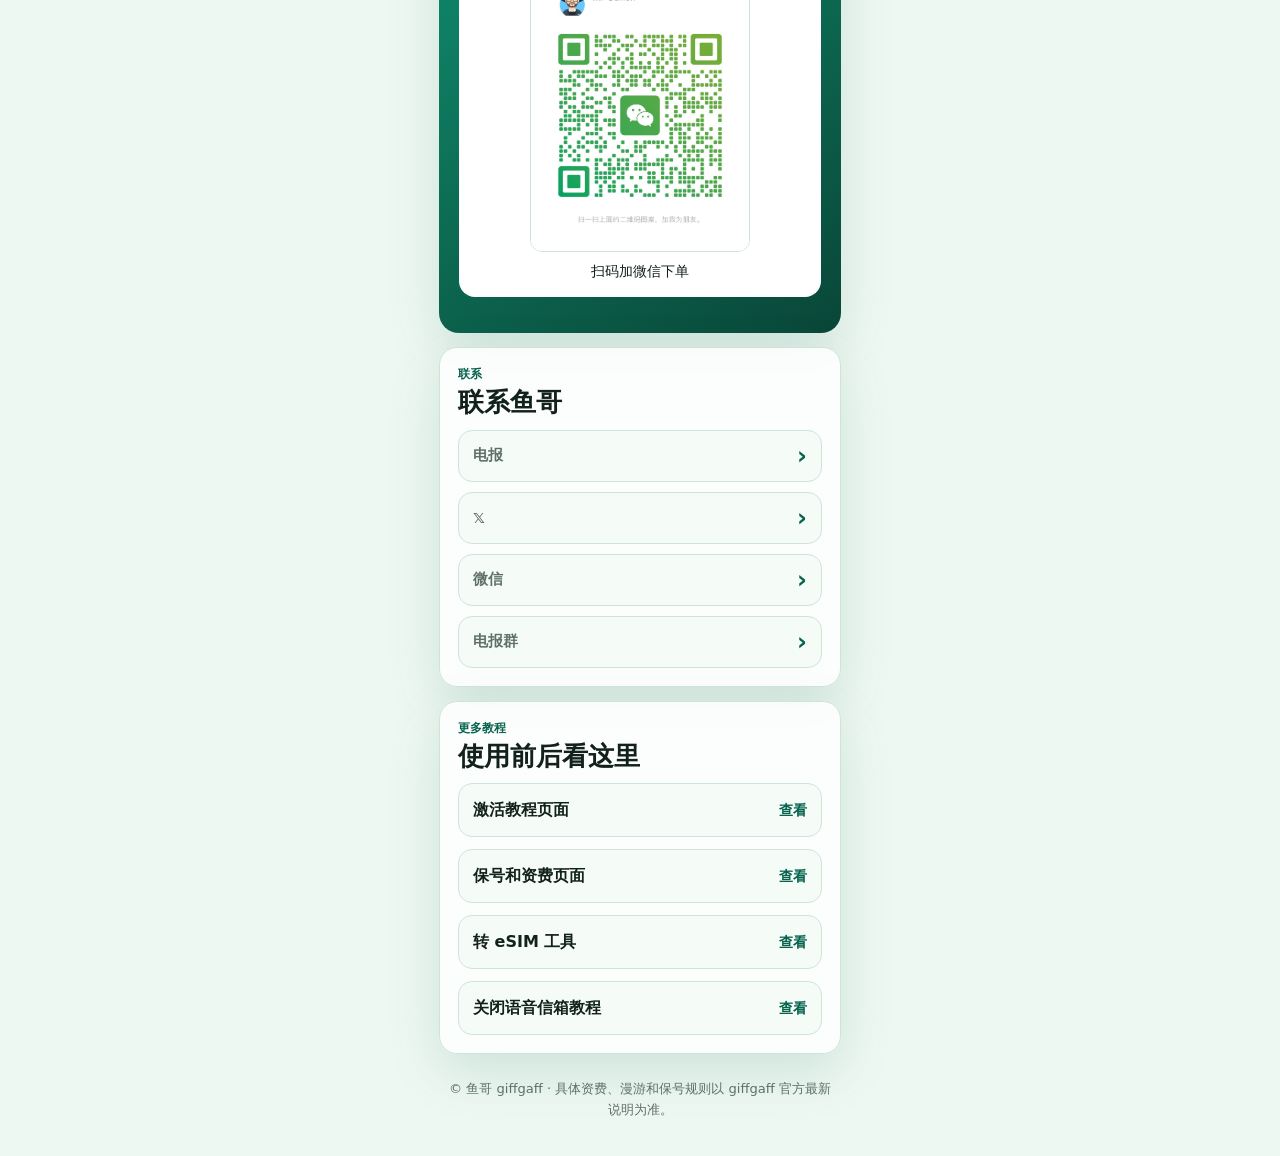
==== commit 174b8902: "调整已激活卡文案" ====
--- a/index.html
+++ b/index.html
@@ -51,7 +51,7 @@
           <div>
             <p class="tag">省心推荐</p>
             <h3>已激活卡</h3>
-            <p>已完成激活，含 10 英镑余额。</p>
+            <p>已完成激活，拿到就能用。</p>
           </div>
           <strong>¥238</strong>
         </a>
